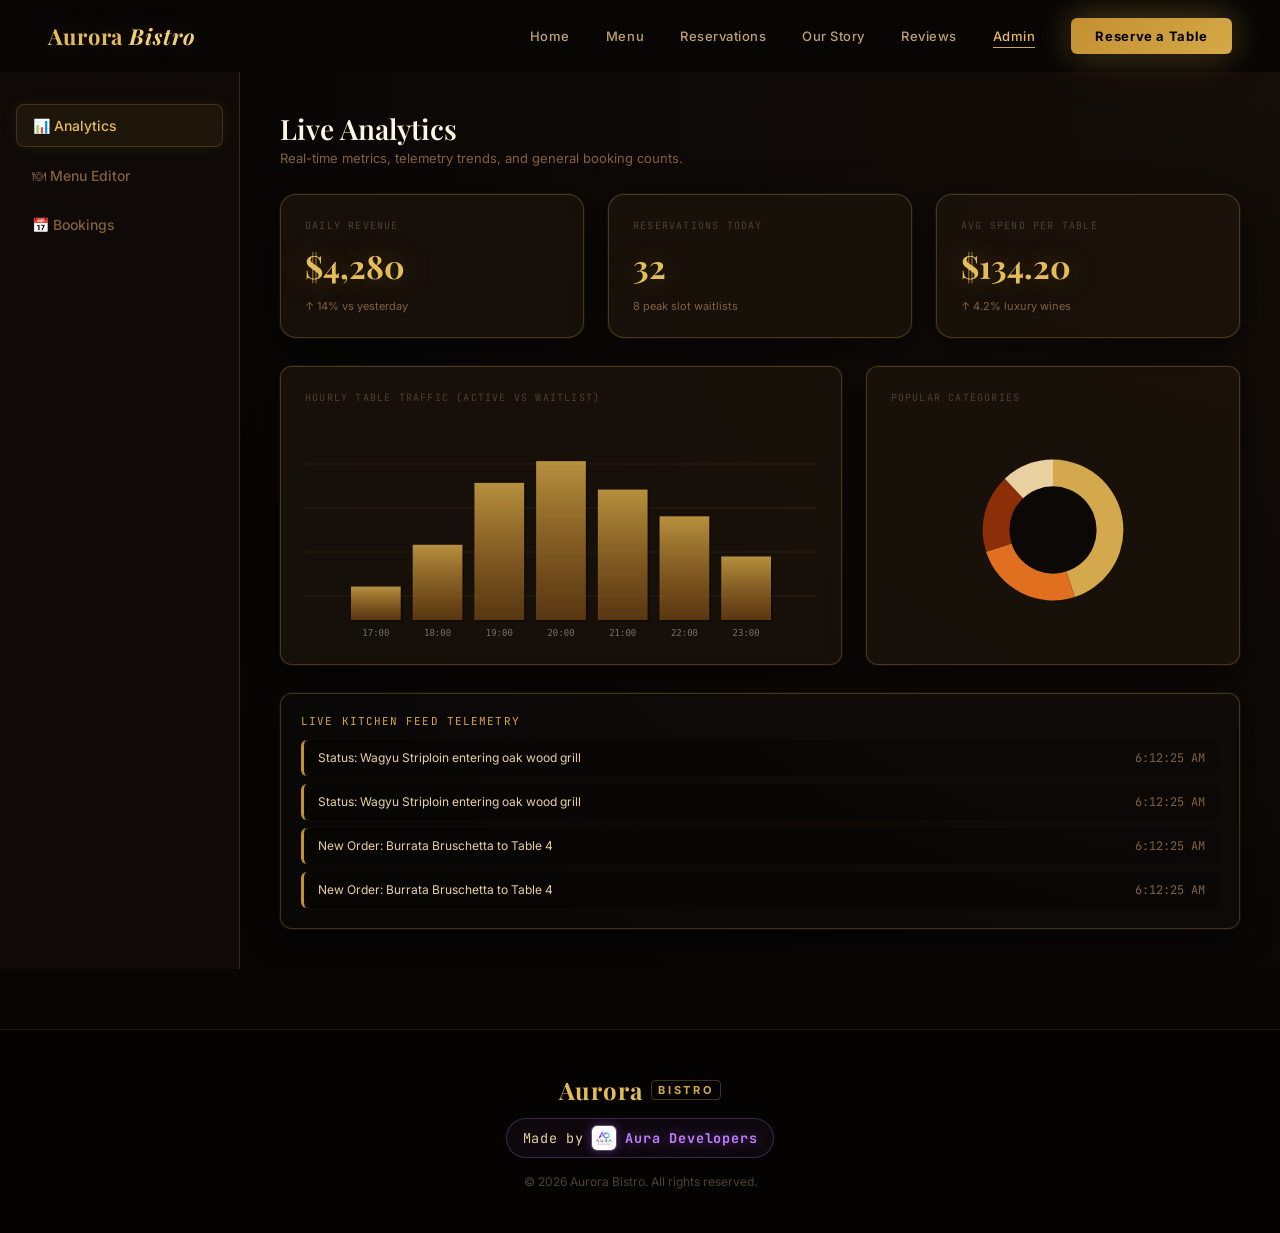
==== admin.html @ dae4acaf "Update footer with compact inline tagline badge and clear logo right next to Aura Developers" ====
<!DOCTYPE html>
<html lang="en">
<head>
<meta charset="UTF-8"/>
<meta name="viewport" content="width=device-width,initial-scale=1.0"/>
<title>Staff Dashboard — Aurora Bistro</title>
<link rel="stylesheet" href="css/aurora.css"/>
<style>
/* Dashboard Layout */
body {
  background: #080605;
  font-family: var(--font-sans);
}
.dash-wrapper {
  display: grid;
  grid-template-columns: 240px 1fr;
  min-height: 100vh;
  padding-top: var(--nav-h);
}
.dash-sidebar {
  background: #0f0a07;
  border-right: 1px solid var(--border-gold);
  padding: 32px 16px;
  display: flex;
  flex-direction: column;
  gap: 8px;
}
.dash-side-btn {
  display: flex;
  align-items: center;
  gap: 12px;
  padding: 12px 16px;
  border-radius: 8px;
  color: var(--text-dim);
  font-size: 14px;
  font-weight: 500;
  cursor: pointer;
  transition: all 0.25s var(--ease);
}
.dash-side-btn:hover {
  background: rgba(212,168,72,0.04);
  color: var(--text-warm);
}
.dash-side-btn.active {
  background: rgba(212,168,72,0.08);
  color: var(--gold-300);
  border: 1px solid var(--border-gold);
  box-shadow: 0 0 16px rgba(212,168,72,0.08);
}
.dash-main {
  padding: 40px;
  background: radial-gradient(circle at top right, #140d08 0%, #080605 80%);
  display: flex;
  flex-direction: column;
  gap: 32px;
  overflow-y: auto;
}

/* Dashboard Tabs/Panels */
.dash-panel {
  display: none;
  animation: fadeUp 0.4s var(--ease) forwards;
}
.dash-panel.active {
  display: flex;
  flex-direction: column;
  gap: 28px;
}

/* Grid layout for widgets */
.widget-grid {
  display: grid;
  grid-template-columns: repeat(3, 1fr);
  gap: 24px;
}
.widget-card {
  padding: 24px;
  border: 1px solid var(--border-warm);
  display: flex;
  flex-direction: column;
  gap: 12px;
}
.widget-title {
  font-family: var(--font-mono);
  font-size: 10px;
  letter-spacing: 0.12em;
  text-transform: uppercase;
  color: var(--text-muted);
}
.widget-val {
  font-family: var(--font-serif);
  font-size: 32px;
  font-weight: 700;
  color: var(--gold-300);
  text-shadow: var(--glow-gold);
}

/* CRUD Table styling */
.crud-table-wrap {
  overflow-x: auto;
  border-radius: 12px;
  border: 1px solid var(--border-warm);
}
.crud-table {
  width: 100%;
  border-collapse: collapse;
  text-align: left;
  font-size: 13px;
}
.crud-table th {
  background: #140e0a;
  padding: 14px 20px;
  font-family: var(--font-mono);
  font-size: 11px;
  color: var(--text-muted);
  text-transform: uppercase;
  letter-spacing: 0.08em;
  border-bottom: 1px solid var(--border-warm);
}
.crud-table td {
  padding: 16px 20px;
  border-bottom: 1px solid var(--border-warm);
  color: var(--text-mid);
}
.crud-table tr:hover td {
  background: rgba(255,255,255,0.01);
  color: var(--text-bright);
}
.crud-input {
  background: rgba(0,0,0,0.3);
  border: 1px solid var(--border-gold);
  border-radius: 4px;
  padding: 6px 10px;
  color: var(--text-warm);
  font-size: 13px;
  outline: none;
}
.action-btn {
  padding: 6px 12px;
  border-radius: 4px;
  font-size: 11px;
  font-weight: 600;
  letter-spacing: 0.04em;
  cursor: pointer;
  transition: all 0.2s;
}
.action-btn.edit {
  background: rgba(212,168,72,0.1);
  color: var(--gold-300);
  border: 1px solid var(--border-gold);
}
.action-btn.delete {
  background: rgba(192,58,16,0.1);
  color: #ff6b5a;
  border: 1px solid rgba(192,58,16,0.3);
}
.action-btn:hover {
  filter: brightness(1.2);
  transform: translateY(-1px);
}

/* Calendar Grid reservations */
.res-list-container {
  display: flex;
  flex-direction: column;
  gap: 12px;
}
.res-card {
  padding: 16px 20px;
  display: flex;
  align-items: center;
  justify-content: space-between;
  border: 1px solid var(--border-warm);
  border-radius: 10px;
  animation: slideInRight 0.35s var(--ease-spring);
}
.res-meta {
  display: flex;
  flex-direction: column;
  gap: 4px;
}
.res-name {
  font-family: var(--font-serif);
  font-size: 16px;
  font-weight: 600;
  color: var(--text-bright);
}
.res-details {
  font-size: 12px;
  color: var(--text-dim);
}

/* Charts Wrapper */
.charts-grid {
  display: grid;
  grid-template-columns: 1.2fr 0.8fr;
  gap: 24px;
}
.chart-card {
  padding: 24px;
  border: 1px solid var(--border-warm);
  border-radius: 12px;
  display: flex;
  flex-direction: column;
  gap: 16px;
}
.chart-viewport {
  position: relative;
  width: 100%;
  height: 220px;
}
#analytics-canvas, #donut-canvas {
  width: 100%;
  height: 100%;
  display: block;
}

/* Live Order Ticker Feed */
.ticker-wrap {
  padding: 20px;
  border: 1px solid var(--border-warm);
  border-radius: 12px;
  background: rgba(255,255,255,0.01);
  display: flex;
  flex-direction: column;
  gap: 12px;
}
.ticker-title {
  font-family: var(--font-mono);
  font-size: 11px;
  color: var(--gold-400);
  letter-spacing: 0.1em;
  text-transform: uppercase;
}
.ticker-items {
  display: flex;
  flex-direction: column;
  gap: 8px;
  max-height: 200px;
  overflow-y: auto;
}
.ticker-item {
  padding: 10px 14px;
  border-radius: 6px;
  background: rgba(0,0,0,0.2);
  border-left: 3px solid var(--gold-500);
  font-size: 12px;
  display: flex;
  justify-content: space-between;
  animation: slideInLeft 0.35s var(--ease) forwards;
}

@media(max-width: 900px) {
  .dash-wrapper {
    grid-template-columns: 1fr;
  }
  .dash-sidebar {
    flex-direction: row;
    overflow-x: auto;
    padding: 16px;
    border-right: none;
    border-bottom: 1px solid var(--border-gold);
  }
  .widget-grid, .charts-grid {
    grid-template-columns: 1fr;
  }
}
</style>
</head>
<body>

<nav id="aurora-nav" class="scrolled">
  <a href="index.html" class="nav-logo">Aurora <span>Bistro</span></a>
  <div class="nav-links">
    <a href="index.html"        class="nav-link">Home</a>
    <a href="menu.html"         class="nav-link">Menu</a>
    <a href="reservations.html" class="nav-link">Reservations</a>
    <a href="kitchen.html"      class="nav-link">Our Story</a>
    <a href="reviews.html"      class="nav-link">Reviews</a>
    <a href="admin.html"        class="nav-link active">Admin</a>
  </div>
  <a href="reservations.html" class="nav-cta btn-liquid">Reserve a Table</a>
</nav>

<div class="dash-wrapper">
  <!-- SIDEBAR NAVIGATION -->
  <aside class="dash-sidebar">
    <div class="dash-side-btn active" onclick="switchPanel('analytics', this)">📊 Analytics</div>
    <div class="dash-side-btn" onclick="switchPanel('menu-crud', this)">🍽 Menu Editor</div>
    <div class="dash-side-btn" onclick="switchPanel('bookings', this)">📅 Bookings</div>
  </aside>

  <!-- MAIN DASHBOARD CONTENT -->
  <main class="dash-main">
    
    <!-- PANEL 1: ANALYTICS -->
    <div class="dash-panel active" id="panel-analytics">
      <div class="reveal">
        <h2 style="font-family:var(--font-serif); color:var(--text-bright); font-size:28px;">Live Analytics</h2>
        <p style="font-size:13px; color:var(--text-dim); margin-top:4px;">Real-time metrics, telemetry trends, and general booking counts.</p>
      </div>

      <!-- Live Counters -->
      <div class="widget-grid reveal">
        <div class="glass widget-card">
          <span class="widget-title">Daily Revenue</span>
          <div class="widget-val" id="val-rev">$4,280</div>
          <span style="font-size:11px; color:var(--text-dim);">↑ 14% vs yesterday</span>
        </div>
        <div class="glass widget-card">
          <span class="widget-title">Reservations Today</span>
          <div class="widget-val" id="val-res">32</div>
          <span style="font-size:11px; color:var(--text-dim);">8 peak slot waitlists</span>
        </div>
        <div class="glass widget-card">
          <span class="widget-title">Avg Spend Per Table</span>
          <div class="widget-val" id="val-spend">$134.20</div>
          <span style="font-size:11px; color:var(--text-dim);">↑ 4.2% luxury wines</span>
        </div>
      </div>

      <!-- Charts -->
      <div class="charts-grid reveal">
        <div class="glass chart-card">
          <span class="widget-title">Hourly Table Traffic (Active vs Waitlist)</span>
          <div class="chart-viewport">
            <canvas id="analytics-canvas"></canvas>
          </div>
        </div>
        <div class="glass chart-card">
          <span class="widget-title">Popular Categories</span>
          <div class="chart-viewport">
            <canvas id="donut-canvas"></canvas>
          </div>
        </div>
      </div>

      <!-- Live Orders feed -->
      <div class="glass ticker-wrap reveal">
        <span class="ticker-title">Live Kitchen Feed Telemetry</span>
        <div class="ticker-items" id="live-feed">
          <!-- Ticker rows -->
        </div>
      </div>
    </div>

    <!-- PANEL 2: MENU CRUD -->
    <div class="dash-panel" id="panel-menu-crud">
      <div style="display:flex; justify-content:space-between; align-items:center;">
        <div>
          <h2 style="font-family:var(--font-serif); color:var(--text-bright); font-size:28px;">Menu Editor</h2>
          <p style="font-size:13px; color:var(--text-dim); margin-top:4px;">Manage starters, mains, desserts, and wine items.</p>
        </div>
        <button class="btn btn-primary btn-liquid" onclick="addNewDishRow()">+ Add New Dish</button>
      </div>

      <div class="glass crud-table-wrap">
        <table class="crud-table">
          <thead>
            <tr>
              <th>Dish Name</th>
              <th>Category</th>
              <th>Price</th>
              <th>Rating</th>
              <th>Actions</th>
            </tr>
          </thead>
          <tbody id="crud-body">
            <!-- Table data -->
          </tbody>
        </table>
      </div>
    </div>

    <!-- PANEL 3: BOOKINGS CALENDAR -->
    <div class="dash-panel" id="panel-bookings">
      <div>
        <h2 style="font-family:var(--font-serif); color:var(--text-bright); font-size:28px;">Active Bookings</h2>
        <p style="font-size:13px; color:var(--text-dim); margin-top:4px;">Real-time update stream of incoming guest reservations.</p>
      </div>

      <div class="res-list-container" id="bookings-list">
        <!-- Rendered dynamically -->
      </div>
    </div>

  </main>
</div>

<!-- BOTTOM CREDIT FOOTER -->
<footer class="aura-universal-footer">
  <a href="index.html" class="logo-brand" style="font-size:24px;">Aurora <span>Bistro</span></a>
  <div class="aura-tagline">
    <span>Made by</span>
    <img src="images/aura_logo.jpg" alt="AD Logo" class="tagline-logo"/>
    <strong>Aura Developers</strong>
  </div>
  <div class="copyright-line">© 2026 Aurora Bistro. All rights reserved.</div>
</footer>

<script src="js/aurora.js"></script>
<script>
// ═════════════════════════════════════════════════════════
//  Dashboard State, Live Charts, and CRUD Controller
// ═════════════════════════════════════════════════════════

let menuItemsList = [
  { name: "Saffron Risotto with Truffle", category: "Mains", price: 42, rating: 4.9 },
  { name: "A5 Striploin Wagyu", category: "Mains", price: 68, rating: 4.9 },
  { name: "Burrata Bruschetta", category: "Starters", price: 18, rating: 4.7 },
  { name: "Valrhona Fondant", category: "Desserts", price: 16, rating: 4.9 },
  { name: "Truffle Negroni", category: "Drinks", price: 18, rating: 4.8 }
];

function switchPanel(panelId, btnEl) {
  document.querySelectorAll('.dash-side-btn').forEach(btn => btn.classList.remove('active'));
  document.querySelectorAll('.dash-panel').forEach(p => p.classList.remove('active'));
  
  btnEl.classList.add('active');
  document.getElementById(`panel-${panelId}`).classList.add('active');
  
  if (panelId === 'analytics') {
    initAnalyticsCharts();
  }
}

// ── CRUD EDIT SYSTEM ──────────────────────────────────────
function renderCRUD() {
  const body = document.getElementById('crud-body');
  body.innerHTML = '';
  
  menuItemsList.forEach((dish, idx) => {
    const tr = document.createElement('tr');
    tr.id = `crud-row-${idx}`;
    tr.innerHTML = `
      <td><input type="text" class="crud-input" value="${dish.name}" onchange="updateDish(${idx}, 'name', this.value)"/></td>
      <td>
        <select class="crud-input" onchange="updateDish(${idx}, 'category', this.value)">
          <option value="Starters" ${dish.category==='Starters'?'selected':''}>Starters</option>
          <option value="Mains" ${dish.category==='Mains'?'selected':''}>Mains</option>
          <option value="Desserts" ${dish.category==='Desserts'?'selected':''}>Desserts</option>
          <option value="Drinks" ${dish.category==='Drinks'?'selected':''}>Drinks</option>
        </select>
      </td>
      <td>$<input type="number" class="crud-input" style="width:70px;" value="${dish.price}" onchange="updateDish(${idx}, 'price', parseFloat(this.value))"/></td>
      <td>${dish.rating} ★</td>
      <td>
        <button class="action-btn edit" onclick="saveCRUDNotification(${idx})">Save</button>
        <button class="action-btn delete" onclick="deleteCRUD(${idx})">Delete</button>
      </td>
    `;
    body.appendChild(tr);
  });
}

function updateDish(idx, key, val) {
  menuItemsList[idx][key] = val;
}

function saveCRUDNotification(idx) {
  showToast(`Dish changes saved for "${menuItemsList[idx].name}"!`, "success");
}

function deleteCRUD(idx) {
  const name = menuItemsList[idx].name;
  menuItemsList.splice(idx, 1);
  renderCRUD();
  showToast(`Removed "${name}" from menu database.`, "info");
}

function addNewDishRow() {
  menuItemsList.unshift({ name: "New Handcrafted Dish", category: "Mains", price: 24, rating: 5.0 });
  renderCRUD();
  showToast("Blank record appended. Please fill values.", "success");
}

// ── REALTIME RESERVATION LIST ────────────────────────────
function renderBookings() {
  const container = document.getElementById('bookings-list');
  const stored = JSON.parse(localStorage.getItem('reservations') || '[]');
  
  // Default mock reservations if none in localStorage
  const defaults = [
    { id: "#RES-8891", name: "Alexander Mercer", guests: 2, date: "20 July 2026", time: "19:00", table: "dining-room" },
    { id: "#RES-8892", name: "Clara von Bismark", guests: 4, date: "20 July 2026", time: "18:30", table: "window" },
    { id: "#RES-8893", name: "Marcus Aurelius", guests: 3, date: "21 July 2026", time: "20:00", table: "bar" }
  ];
  
  const all = [...stored, ...defaults];
  container.innerHTML = '';
  
  all.forEach(res => {
    const card = document.createElement('div');
    card.className = 'glass res-card';
    card.innerHTML = `
      <div class="res-meta">
        <div class="res-name">${res.name}</div>
        <div class="res-details">${res.guests} Guests · ${res.date} at ${res.time} · Table: ${res.table}</div>
      </div>
      <div style="font-family:var(--font-mono); font-size:12px; color:var(--gold-400);">${res.id}</div>
    `;
    container.appendChild(card);
  });
}

// ── TELEMETRY TICKER FEED ────────────────────────────────
const foodFeed = [
  "New Order: Burrata Bruschetta to Table 4",
  "Status: Saffron Risotto simmering on Hearth 2",
  "Status: Wagyu Striploin entering oak wood grill",
  "Table 8 billed for total of $248.00",
  "New reservation alert: John Doe for 19:30"
];

function triggerTickerFeed() {
  const container = document.getElementById('live-feed');
  const row = document.createElement('div');
  row.className = 'ticker-item';
  
  const item = foodFeed[Math.floor(Math.random()*foodFeed.length)];
  row.innerHTML = `<span>${item}</span><span style="font-family:var(--font-mono); color:var(--text-dim);">${new Date().toLocaleTimeString()}</span>`;
  
  container.insertBefore(row, container.firstChild);
  if (container.children.length > 5) {
    container.removeChild(container.lastChild);
  }
}
setInterval(triggerTickerFeed, 4000);

// ── CANVAS CHART ENGINE ───────────────────────────────────
function initAnalyticsCharts() {
  const canvas = document.getElementById('analytics-canvas');
  if(!canvas) return;
  const ctx = canvas.getContext('2d');
  
  // Set dimensions based on client bounds
  const W = canvas.width = canvas.offsetWidth;
  const H = canvas.height = canvas.offsetHeight;
  
  ctx.clearRect(0,0,W,H);
  
  // Grid lines
  ctx.strokeStyle = "rgba(212,168,72,0.1)";
  ctx.lineWidth = 1;
  for(let i=1; i<5; i++) {
    const y = H - (H/5)*i;
    ctx.beginPath(); ctx.moveTo(0, y); ctx.lineTo(W, y); ctx.stroke();
  }
  
  // Data values hourly traffic (Bar graph)
  const traffic = [20, 45, 82, 95, 78, 62, 38];
  const maxVal = 100;
  const paddingX = 40;
  const barWidth = (W - paddingX*2) / traffic.length - 12;
  
  traffic.forEach((val, idx) => {
    const x = paddingX + idx * ((W - paddingX*2)/traffic.length) + 6;
    const barH = (val / maxVal) * (H * 0.76);
    const y = H - barH - 20;
    
    // Draw bar background shadow
    ctx.fillStyle = "rgba(0,0,0,0.3)";
    ctx.fillRect(x+2, y+2, barWidth, barH);
    
    // Draw bar golden gradient
    const g = ctx.createLinearGradient(x, y, x, y+barH);
    g.addColorStop(0, "rgba(212,168,72,0.85)");
    g.addColorStop(1, "rgba(180,110,32,0.45)");
    ctx.fillStyle = g;
    ctx.fillRect(x, y, barWidth, barH);
    
    // Label hour values
    ctx.fillStyle = "rgba(255,255,255,0.4)";
    ctx.font = "9px monospace";
    ctx.textAlign = "center";
    ctx.fillText(`${17+idx}:00`, x+barWidth/2, H - 4);
  });
  
  // Donut chart categories
  const donut = document.getElementById('donut-canvas');
  if(donut) {
    const dCtx = donut.getContext('2d');
    const dW = donut.width = donut.offsetWidth;
    const dH = donut.height = donut.offsetHeight;
    dCtx.clearRect(0,0,dW,dH);
    
    const cx = dW/2, cy = dH/2;
    const r = Math.min(dW, dH)*0.32;
    
    // Simple segment drawing
    let total = 100;
    let segments = [
      { val: 45, color: "#d4a84c" }, // Mains
      { val: 25, color: "#e07020" }, // Starters
      { val: 18, color: "#8c2e08" }, // Desserts
      { val: 12, color: "#e8d0a0" }  // Drinks
    ];
    
    let curAngle = -Math.PI/2;
    segments.forEach(seg => {
      const angle = (seg.val / total) * (Math.PI*2);
      dCtx.fillStyle = seg.color;
      dCtx.beginPath();
      dCtx.moveTo(cx, cy);
      dCtx.arc(cx, cy, r, curAngle, curAngle+angle);
      dCtx.closePath();
      dCtx.fill();
      curAngle += angle;
    });
    
    // Inner cutout for donut shape
    dCtx.fillStyle = "#0c0805"; // Match background
    dCtx.beginPath();
    dCtx.arc(cx, cy, r*0.62, 0, Math.PI*2);
    dCtx.fill();
  }
}

// Initialise
renderCRUD();
renderBookings();
setTimeout(initAnalyticsCharts, 300);

// Add initial trigger logs
for(let i=0; i<4; i++) {
  triggerTickerFeed();
}
</script>
</body>
</html>
---- css/aurora.css ----
/* ============================================================
   AURORA BISTRO — Design System & Shared Styles
   ============================================================ */
@import url('https://fonts.googleapis.com/css2?family=Playfair+Display:ital,wght@0,400;0,600;0,700;0,900;1,400&family=Inter:wght@300;400;500;600;700&family=Dancing+Script:wght@500;600;700&family=JetBrains+Mono:wght@400;500&display=swap');

/* ─── DESIGN TOKENS ───────────────────────────────────────── */
:root {
  --bg-void:    #050302;
  --bg-deep:    #0e0a06;
  --bg-dark:    #18110a;
  --bg-card:    #221a10;
  --bg-surface: #2c2118;
  --bg-raised:  #382a1e;

  --gold-900: #3a2808;
  --gold-700: #7a5418;
  --gold-600: #a87030;
  --gold-500: #c49030;
  --gold-400: #d4a848;
  --gold-300: #e4bc5a;
  --gold-200: #f0d07a;
  --gold-100: #f8e8a8;
  --gold-50:  #fdf6e0;

  --amber:  #e07020;
  --ember:  #c03a10;
  --flame:  #ff5c1a;
  --rust:   #8c2e08;

  --text-bright: #fef6e4;
  --text-warm:   #e8d0a0;
  --text-mid:    #c0a070;
  --text-dim:    #806040;
  --text-muted:  #504030;

  --border-gold: rgba(200,158,56,0.22);
  --border-warm: rgba(220,178,90,0.12);
  --glass-bg:    rgba(28,20,12,0.76);
  --glass-border:rgba(200,160,72,0.18);

  --glow-gold:  0 0 30px rgba(212,168,72,0.35), 0 0 60px rgba(212,168,72,0.12);
  --glow-ember: 0 0 24px rgba(192,58,16,0.4);
  --glow-soft:  0 0 80px rgba(180,120,40,0.12);

  --shadow-sm:   0 2px 8px rgba(0,0,0,0.45);
  --shadow-md:   0 8px 24px rgba(0,0,0,0.55);
  --shadow-lg:   0 16px 48px rgba(0,0,0,0.65);
  --shadow-xl:   0 24px 80px rgba(0,0,0,0.75);
  --shadow-card: 0 8px 32px rgba(0,0,0,0.6), 0 0 0 1px rgba(200,160,60,0.08);

  --font-serif:  'Playfair Display', Georgia, serif;
  --font-sans:   'Inter', system-ui, sans-serif;
  --font-script: 'Dancing Script', cursive;
  --font-mono:   'JetBrains Mono', monospace;

  --nav-h: 72px;
  --ease: cubic-bezier(0.4,0,0.2,1);
  --ease-spring: cubic-bezier(0.34,1.56,0.64,1);
  --ease-cinema: cubic-bezier(0.77,0,0.175,1);
}

/* ─── RESET ───────────────────────────────────────────────── */
*,*::before,*::after{box-sizing:border-box;margin:0;padding:0;}
html{scroll-behavior:smooth;font-size:16px;}
body{
  font-family:var(--font-sans);
  background:var(--bg-deep);
  color:var(--text-warm);
  min-height:100vh;
  overflow-x:hidden;
  -webkit-font-smoothing:antialiased;
}
img{max-width:100%;display:block;}
a{color:inherit;text-decoration:none;}
button{cursor:pointer;border:none;background:none;font-family:inherit;}
::selection{background:rgba(212,168,72,0.3);color:var(--gold-50);}
::-webkit-scrollbar{width:6px;}
::-webkit-scrollbar-track{background:var(--bg-dark);}
::-webkit-scrollbar-thumb{background:var(--gold-700);border-radius:3px;}

/* ─── TYPOGRAPHY ─────────────────────────────────────────── */
.t-serif   {font-family:var(--font-serif);}
.t-script  {font-family:var(--font-script);}
.t-mono    {font-family:var(--font-mono);}
.t-gold    {color:var(--gold-400);}
.t-bright  {color:var(--text-bright);}
.t-dim     {color:var(--text-dim);}
.t-muted   {color:var(--text-muted);}

h1{font-family:var(--font-serif);font-weight:700;line-height:1.08;letter-spacing:-0.02em;}
h2{font-family:var(--font-serif);font-weight:600;line-height:1.2;}
h3{font-family:var(--font-serif);font-weight:600;line-height:1.3;}

/* ─── NAVIGATION ─────────────────────────────────────────── */
#aurora-nav{
  position:fixed;top:0;left:0;right:0;z-index:1000;
  height:var(--nav-h);
  display:flex;align-items:center;padding:0 48px;
  transition:background 0.4s var(--ease), backdrop-filter 0.4s;
}
#aurora-nav.scrolled{
  background:rgba(14,10,6,0.9);
  backdrop-filter:blur(24px) saturate(180%);
  border-bottom:1px solid var(--border-gold);
  box-shadow:0 4px 40px rgba(0,0,0,0.5);
}
.nav-logo{
  font-family:var(--font-serif);font-size:22px;font-weight:700;
  color:var(--gold-300);letter-spacing:0.04em;margin-right:auto;
  text-shadow:var(--glow-gold);cursor:pointer;
  transition:color 0.3s;
}
.nav-logo span{font-style:italic;color:var(--gold-200);}
.nav-links{display:flex;gap:4px;align-items:center;}
.nav-link{
  padding:8px 16px;border-radius:6px;font-size:13px;font-weight:500;
  color:var(--text-mid);letter-spacing:0.04em;
  transition:all 0.25s;position:relative;
}
.nav-link::after{
  content:'';position:absolute;bottom:4px;left:16px;right:16px;
  height:1px;background:var(--gold-400);
  transform:scaleX(0);transform-origin:left;transition:transform 0.3s var(--ease);
}
.nav-link:hover{color:var(--gold-200);}
.nav-link:hover::after,.nav-link.active::after{transform:scaleX(1);}
.nav-link.active{color:var(--gold-300);}
.nav-cta{
  margin-left:20px;padding:10px 24px;border-radius:6px;
  background:linear-gradient(135deg,var(--gold-500),var(--gold-400));
  color:var(--bg-void);font-size:13px;font-weight:700;letter-spacing:0.05em;
  box-shadow:var(--shadow-sm),var(--glow-gold);
  transition:all 0.25s var(--ease-spring);
}
.nav-cta:hover{transform:translateY(-2px);box-shadow:var(--shadow-md),var(--glow-gold);}

/* Mobile nav */
.nav-hamburger{display:none;flex-direction:column;gap:5px;cursor:pointer;padding:8px;}
.nav-hamburger span{width:22px;height:2px;background:var(--gold-400);border-radius:1px;transition:all 0.3s;}
.nav-mobile{display:none;}

/* ─── BUTTONS ────────────────────────────────────────────── */
.btn{
  display:inline-flex;align-items:center;gap:8px;
  padding:13px 32px;border-radius:6px;font-size:14px;font-weight:600;letter-spacing:0.06em;
  transition:all 0.28s var(--ease-spring);cursor:pointer;position:relative;overflow:hidden;
}
.btn-primary{
  background:linear-gradient(135deg,var(--gold-500),var(--gold-300));
  color:var(--bg-void);box-shadow:var(--shadow-md),var(--glow-gold);
}
.btn-primary:hover{transform:translateY(-3px) scale(1.02);box-shadow:var(--shadow-lg),var(--glow-gold);}
.btn-ghost{
  background:transparent;color:var(--gold-300);
  border:1px solid var(--border-gold);
}
.btn-ghost:hover{background:rgba(212,168,72,0.08);border-color:var(--gold-400);color:var(--gold-200);}

/* Liquid ripple */
.btn-liquid{position:relative;overflow:hidden;}
.btn-liquid::before{
  content:'';position:absolute;
  background:radial-gradient(circle,rgba(255,255,255,0.28) 0%,transparent 70%);
  width:0;height:0;border-radius:50%;
  top:var(--ry,50%);left:var(--rx,50%);
  transform:translate(-50%,-50%);
  transition:width 0.6s var(--ease),height 0.6s var(--ease),opacity 0.6s;
  opacity:0;pointer-events:none;
}
.btn-liquid:hover::before{width:300px;height:300px;opacity:1;}

/* ─── SECTION BASE ────────────────────────────────────────── */
.section{padding:100px 0;position:relative;}
.container{max-width:1200px;margin:0 auto;padding:0 48px;}
.section-label{
  font-size:11px;font-weight:600;letter-spacing:0.2em;text-transform:uppercase;
  color:var(--gold-600);margin-bottom:12px;
}
.section-title{
  font-family:var(--font-serif);font-size:clamp(32px,4vw,52px);font-weight:700;
  color:var(--text-bright);margin-bottom:16px;
}
.section-title em{font-style:italic;color:var(--gold-300);}
.section-sub{
  font-size:16px;color:var(--text-mid);line-height:1.7;max-width:560px;
}

/* ─── GLASS PANELS ────────────────────────────────────────── */
.glass{
  background:var(--glass-bg);
  border:1px solid var(--glass-border);
  backdrop-filter:blur(24px) saturate(160%);
  border-radius:16px;
}
.glass-sm{border-radius:10px;}
.glass-glow{box-shadow:var(--shadow-card),var(--glow-soft);}

/* ─── CARDS ──────────────────────────────────────────────── */
.card{
  background:var(--bg-card);border:1px solid var(--border-warm);
  border-radius:14px;overflow:hidden;
  transition:transform 0.35s var(--ease),box-shadow 0.35s var(--ease);
}
.card:hover{transform:translateY(-6px) rotate3d(1,1,0,1deg);box-shadow:var(--shadow-xl),var(--glow-soft);}

/* Star rating */
.stars{display:flex;gap:2px;}
.star{font-size:14px;color:var(--gold-400);}
.star.empty{color:var(--text-muted);}

/* Tag badges */
.tag{
  display:inline-flex;align-items:center;gap:4px;
  padding:3px 10px;border-radius:20px;font-size:11px;font-weight:600;letter-spacing:0.04em;
}
.tag-vegan{background:rgba(80,200,100,0.15);color:#6dcc7a;border:1px solid rgba(80,200,100,0.2);}
.tag-spicy{background:rgba(220,60,20,0.15);color:#e05030;border:1px solid rgba(220,60,20,0.2);}
.tag-chef{background:rgba(212,168,72,0.15);color:var(--gold-400);border:1px solid var(--border-gold);}
.tag-new{background:rgba(100,180,255,0.12);color:#80bfff;border:1px solid rgba(100,180,255,0.2);}

/* ─── DIVIDER ─────────────────────────────────────────────── */
.divider{
  display:flex;align-items:center;gap:16px;margin:20px 0;
}
.divider::before,.divider::after{content:'';flex:1;height:1px;background:var(--border-gold);}
.divider-icon{color:var(--gold-500);font-size:18px;}

/* ─── ANIMATED ORBS ──────────────────────────────────────── */
.orb{
  position:absolute;border-radius:50%;filter:blur(80px);
  pointer-events:none;z-index:0;
}
.orb-gold{background:radial-gradient(circle,rgba(212,168,72,0.18),transparent 70%);}
.orb-ember{background:radial-gradient(circle,rgba(192,58,16,0.15),transparent 70%);}
.orb-amber{background:radial-gradient(circle,rgba(224,112,32,0.12),transparent 70%);}

/* ─── SCROLL REVEAL ──────────────────────────────────────── */
.reveal{opacity:0;transform:translateY(28px);transition:opacity 0.7s var(--ease),transform 0.7s var(--ease);}
.reveal.from-left{transform:translateX(-28px);}
.reveal.from-right{transform:translateX(28px);}
.reveal.scale-in{transform:scale(0.95);}
.reveal.visible{opacity:1;transform:none;}

/* ─── PAGE HEADER ────────────────────────────────────────── */
.page-hero{
  min-height:40vh;display:flex;align-items:flex-end;padding-bottom:60px;
  position:relative;overflow:hidden;padding-top:var(--nav-h);
}
.page-hero-bg{
  position:absolute;inset:0;z-index:0;
  background:linear-gradient(180deg,var(--bg-void) 0%,var(--bg-dark) 50%,var(--bg-deep) 100%);
}
.page-hero-content{position:relative;z-index:1;padding:0 48px;}

/* ─── KEYFRAMES ──────────────────────────────────────────── */
@keyframes fadeUp   {from{opacity:0;transform:translateY(24px)} to{opacity:1;transform:none}}
@keyframes fadeIn   {from{opacity:0} to{opacity:1}}
@keyframes scaleIn  {from{opacity:0;transform:scale(0.92)} to{opacity:1;transform:scale(1)}}
@keyframes slideRight{from{transform:translateX(-100%)} to{transform:translateX(100%)}}
@keyframes float    {0%,100%{transform:translateY(0)} 50%{transform:translateY(-10px)}}
@keyframes floatB   {0%,100%{transform:translateY(0)} 50%{transform:translateY(8px)}}
@keyframes pulse    {0%,100%{opacity:1} 50%{opacity:0.5}}
@keyframes pulseSc  {0%,100%{transform:scale(1)} 50%{transform:scale(1.06)}}
@keyframes rotate   {to{transform:rotate(360deg)}}
@keyframes rotateCCW{to{transform:rotate(-360deg)}}
@keyframes shimmer  {from{background-position:-200% 0} to{background-position:200% 0}}
@keyframes blink    {0%,100%{opacity:1} 50%{opacity:0}}
@keyframes growW    {from{width:0} to{width:100%}}
@keyframes growH    {from{height:0} to{height:100%}}
@keyframes drawPath {from{stroke-dashoffset:1} to{stroke-dashoffset:0}}
@keyframes steam    {
  0%  {opacity:0;transform:translateY(0) scaleX(1) rotate(0)}
  15% {opacity:0.6;}
  80% {opacity:0.15;transform:translateY(-80px) scaleX(2.2) rotate(10deg)}
  100%{opacity:0;transform:translateY(-100px) scaleX(2.5) rotate(15deg)}
}
@keyframes sparkle  {
  0%  {opacity:0;transform:scale(0) rotate(0)}
  50% {opacity:1;transform:scale(1) rotate(180deg)}
  100%{opacity:0;transform:scale(0) rotate(360deg)}
}
@keyframes checkAnim{
  0%  {stroke-dashoffset:50}
  100%{stroke-dashoffset:0}
}
@keyframes slideInRight{from{opacity:0;transform:translateX(60px)} to{opacity:1;transform:none}}
@keyframes slideInLeft {from{opacity:0;transform:translateX(-60px)} to{opacity:1;transform:none}}
@keyframes slideInUp   {from{opacity:0;transform:translateY(60px)} to{opacity:1;transform:none}}
@keyframes bounceIn{
  0%  {opacity:0;transform:scale(0.4)}
  60% {opacity:1;transform:scale(1.1)}
  80% {transform:scale(0.95)}
  100%{transform:scale(1)}
}

/* ─── LOADING ─────────────────────────────────────────────── */
.loader-plate{
  width:48px;height:48px;border-radius:50%;
  border:3px solid var(--bg-raised);
  border-top-color:var(--gold-400);
  animation:rotate 0.9s linear infinite;
}

/* ─── FORM ELEMENTS ──────────────────────────────────────── */
.form-group{display:flex;flex-direction:column;gap:8px;}
.form-label{font-size:12px;font-weight:600;letter-spacing:0.08em;text-transform:uppercase;color:var(--text-dim);}
.form-input,.form-select,.form-textarea{
  background:rgba(30,20,10,0.8);border:1px solid var(--border-gold);
  border-radius:8px;padding:12px 16px;font-size:14px;color:var(--text-warm);
  font-family:var(--font-sans);outline:none;width:100%;
  transition:border-color 0.25s,box-shadow 0.25s;
}
.form-input:focus,.form-select:focus,.form-textarea:focus{
  border-color:var(--gold-400);
  box-shadow:0 0 0 3px rgba(212,168,72,0.12);
}
.form-input::placeholder,.form-textarea::placeholder{color:var(--text-muted);}
.form-select option{background:var(--bg-dark);}
.form-textarea{resize:vertical;min-height:100px;}

/* ─── RESPONSIVE ─────────────────────────────────────────── */
@media(max-width:900px){
  .container{padding:0 24px;}
  .nav-links{display:none;}
  .nav-cta{display:none;}
  .nav-hamburger{display:flex;}
  .section{padding:64px 0;}
}
@media(max-width:600px){
  .container{padding:0 16px;}
  .page-hero-content{padding:0 16px;}
  #aurora-nav{padding:0 24px;}
}

/* ─── 4K CRYSTAL CLARITY ENHANCEMENTS ────────────────────── */
img, canvas {
  image-rendering: -webkit-optimize-contrast;
  image-rendering: crisp-edges;
  font-smoothing: antialiased;
}
.atmo-cell img, .dish-img img, #dish-img-static, .overlay-img img {
  filter: contrast(1.03) brightness(0.96) saturate(1.08);
  transition: filter 0.4s var(--ease), transform 0.5s var(--ease);
}
.atmo-cell:hover img, .dish-card:hover .dish-img img, .overlay-img:hover img {
  filter: contrast(1.08) brightness(1.04) saturate(1.15);
}
.glass {
  border: 1px solid rgba(220, 180, 80, 0.25) !important;
  box-shadow: 0 8px 32px 0 rgba(0, 0, 0, 0.7), 0 0 1px 1px rgba(220, 180, 80, 0.1) !important;
}
.section-title {
  text-shadow: 0 2px 10px rgba(0,0,0,0.5);
}

/* ── UNIVERSAL BOTTOM CREDIT FOOTER (ALL PAGES) ───────────────── */
.aura-universal-footer {
  width: 100%;
  padding: 44px 24px;
  background: var(--bg-void);
  border-top: 1px solid var(--border-warm);
  display: flex;
  flex-direction: column;
  align-items: center;
  justify-content: center;
  gap: 12px;
  text-align: center;
  position: relative;
  z-index: 10;
  margin-top: 60px;
}
.aura-universal-footer .logo-brand {
  font-family: var(--font-serif);
  font-size: 26px;
  font-weight: 700;
  color: var(--gold-300);
  text-decoration: none;
  letter-spacing: 0.04em;
  display: inline-flex;
  align-items: center;
  gap: 6px;
  transition: opacity 0.2s;
}
.aura-universal-footer .logo-brand:hover {
  opacity: 0.85;
}
.aura-universal-footer .logo-brand span {
  font-family: var(--font-sans);
  font-size: 11px;
  font-weight: 700;
  letter-spacing: 0.25em;
  text-transform: uppercase;
  color: var(--gold-400);
  padding: 2px 6px;
  border: 1px solid rgba(212, 168, 76, 0.3);
  border-radius: 4px;
  margin-left: 2px;
}
/* ── COMPACT INLINE TAGLINE BADGE ──────────────────────── */
.aura-tagline {
  display: inline-flex;
  align-items: center;
  justify-content: center;
  gap: 8px;
  font-family: var(--font-mono);
  font-size: 13.5px;
  color: var(--text-warm);
  letter-spacing: 0.05em;
  background: rgba(192, 126, 255, 0.05);
  padding: 6px 16px;
  border-radius: 50px;
  border: 1px solid rgba(192, 126, 255, 0.25);
  transition: all 0.3s var(--ease);
}
.aura-tagline:hover {
  background: rgba(192, 126, 255, 0.1);
  border-color: rgba(192, 126, 255, 0.5);
  box-shadow: 0 4px 20px rgba(160, 80, 255, 0.22);
}
.aura-tagline .tagline-logo {
  height: 26px;
  width: auto;
  border-radius: 6px;
  border: 1px solid rgba(255, 255, 255, 0.3);
  box-shadow: 0 0 10px rgba(160, 80, 255, 0.4);
  object-fit: contain;
}
.aura-tagline strong {
  color: #c07eff;
  font-weight: 700;
  letter-spacing: 0.06em;
  text-shadow: 0 0 14px rgba(192, 126, 255, 0.55);
}
.aura-universal-footer .copyright-line {
  font-size: 12px;
  color: var(--text-muted);
  margin-top: 4px;
}
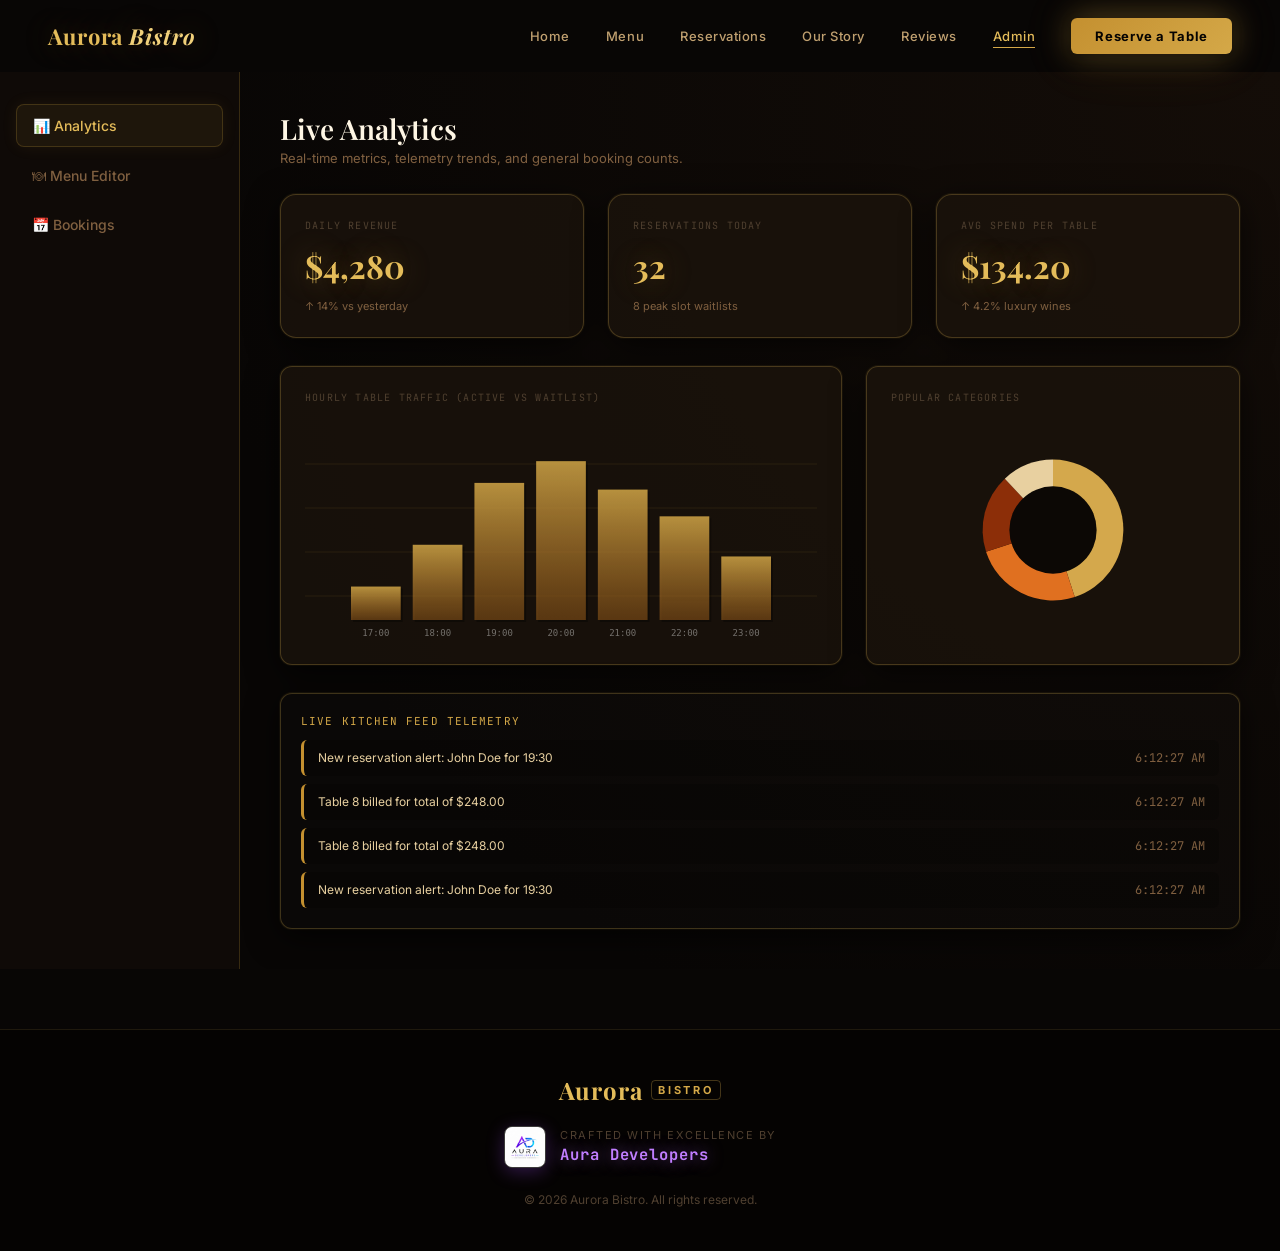
==== commit 9b68bf95: "Update footer design: 42px crystal clear logo beside two-line Aura Developers text block" ====
--- a/admin.html
+++ b/admin.html
@@ -390,10 +390,12 @@
 <!-- BOTTOM CREDIT FOOTER -->
 <footer class="aura-universal-footer">
   <a href="index.html" class="logo-brand" style="font-size:24px;">Aurora <span>Bistro</span></a>
-  <div class="aura-tagline">
-    <span>Made by</span>
-    <img src="images/aura_logo.jpg" alt="AD Logo" class="tagline-logo"/>
-    <strong>Aura Developers</strong>
+  <div class="aura-footer-credit">
+    <img src="images/aura_logo.jpg" alt="AD Aura Logo" class="credit-logo"/>
+    <div class="credit-info">
+      <span class="credit-sub">Crafted With Excellence By</span>
+      <span class="credit-title">Aura Developers</span>
+    </div>
   </div>
   <div class="copyright-line">© 2026 Aurora Bistro. All rights reserved.</div>
 </footer>
--- a/css/aurora.css
+++ b/css/aurora.css
@@ -396,40 +396,47 @@
   border-radius: 4px;
   margin-left: 2px;
 }
-/* ── COMPACT INLINE TAGLINE BADGE ──────────────────────── */
-.aura-tagline {
-  display: inline-flex;
+/* ── COMPACT SIDE-BY-SIDE FOOTER CREDIT ───────────────── */
+.aura-footer-credit {
+  display: flex;
   align-items: center;
   justify-content: center;
-  gap: 8px;
+  gap: 14px;
+  margin: 8px 0;
+}
+.aura-footer-credit .credit-logo {
+  height: 42px !important;
+  width: auto !important;
+  border-radius: 8px !important;
+  border: 1px solid rgba(255, 255, 255, 0.22) !important;
+  box-shadow: 0 4px 18px rgba(160, 80, 255, 0.28) !important;
+  object-fit: contain !important;
+  transition: transform 0.3s var(--ease), box-shadow 0.3s var(--ease);
+  display: block !important;
+}
+.aura-footer-credit .credit-logo:hover {
+  transform: scale(1.08);
+  box-shadow: 0 6px 24px rgba(160, 80, 255, 0.45) !important;
+}
+.aura-footer-credit .credit-info {
+  text-align: left;
+  display: flex;
+  flex-direction: column;
+  gap: 2px;
+}
+.aura-footer-credit .credit-sub {
+  font-size: 11px;
+  color: var(--text-muted);
+  text-transform: uppercase;
+  letter-spacing: 0.14em;
+}
+.aura-footer-credit .credit-title {
   font-family: var(--font-mono);
-  font-size: 13.5px;
-  color: var(--text-warm);
-  letter-spacing: 0.05em;
-  background: rgba(192, 126, 255, 0.05);
-  padding: 6px 16px;
-  border-radius: 50px;
-  border: 1px solid rgba(192, 126, 255, 0.25);
-  transition: all 0.3s var(--ease);
-}
-.aura-tagline:hover {
-  background: rgba(192, 126, 255, 0.1);
-  border-color: rgba(192, 126, 255, 0.5);
-  box-shadow: 0 4px 20px rgba(160, 80, 255, 0.22);
-}
-.aura-tagline .tagline-logo {
-  height: 26px;
-  width: auto;
-  border-radius: 6px;
-  border: 1px solid rgba(255, 255, 255, 0.3);
-  box-shadow: 0 0 10px rgba(160, 80, 255, 0.4);
-  object-fit: contain;
-}
-.aura-tagline strong {
+  font-size: 15.5px;
   color: #c07eff;
   font-weight: 700;
   letter-spacing: 0.06em;
-  text-shadow: 0 0 14px rgba(192, 126, 255, 0.55);
+  text-shadow: 0 0 16px rgba(192, 126, 255, 0.55);
 }
 .aura-universal-footer .copyright-line {
   font-size: 12px;
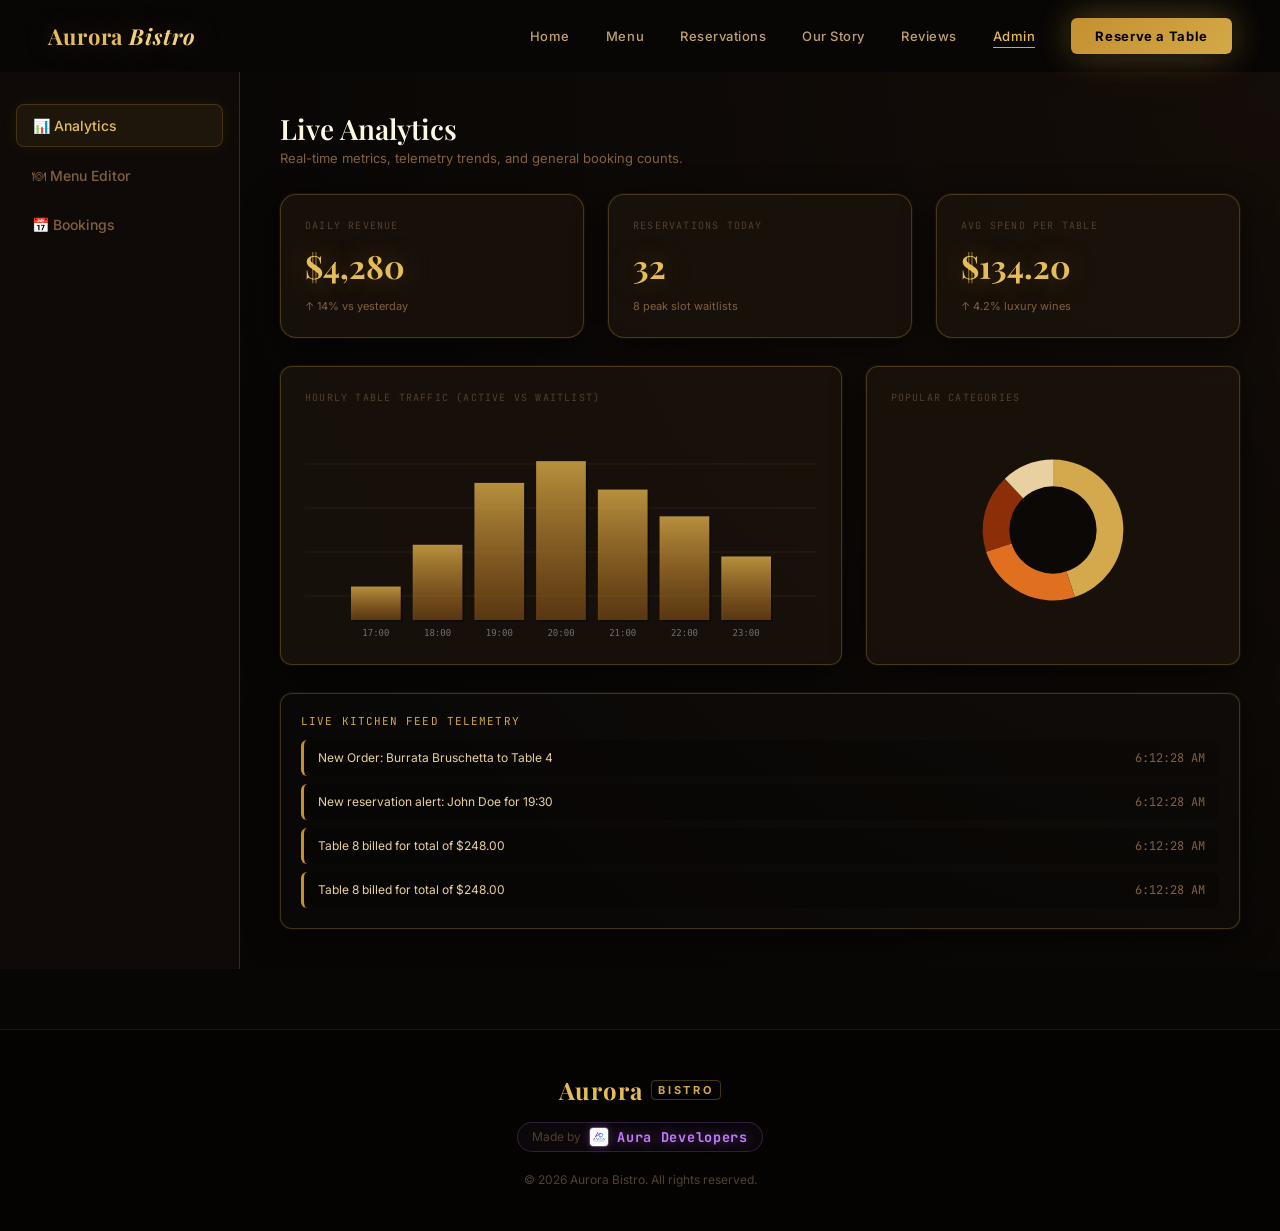
==== commit 5adb7096: "Shrink logo to super compact 20px inline icon and add cache busters across all pages" ====
--- a/admin.html
+++ b/admin.html
@@ -4,7 +4,7 @@
 <meta charset="UTF-8"/>
 <meta name="viewport" content="width=device-width,initial-scale=1.0"/>
 <title>Staff Dashboard — Aurora Bistro</title>
-<link rel="stylesheet" href="css/aurora.css"/>
+<link rel="stylesheet" href="css/aurora.css?v=2026.10"/>
 <style>
 /* Dashboard Layout */
 body {
@@ -391,11 +391,9 @@
 <footer class="aura-universal-footer">
   <a href="index.html" class="logo-brand" style="font-size:24px;">Aurora <span>Bistro</span></a>
   <div class="aura-footer-credit">
-    <img src="images/aura_logo.jpg" alt="AD Aura Logo" class="credit-logo"/>
-    <div class="credit-info">
-      <span class="credit-sub">Crafted With Excellence By</span>
-      <span class="credit-title">Aura Developers</span>
-    </div>
+    <span class="credit-sub">Made by</span>
+    <img src="images/aura_logo.jpg?v=2026.10" alt="AD Aura Logo" class="credit-logo"/>
+    <span class="credit-title">Aura Developers</span>
   </div>
   <div class="copyright-line">© 2026 Aurora Bistro. All rights reserved.</div>
 </footer>
--- a/css/aurora.css
+++ b/css/aurora.css
@@ -398,45 +398,42 @@
 }
 /* ── COMPACT SIDE-BY-SIDE FOOTER CREDIT ───────────────── */
 .aura-footer-credit {
-  display: flex;
+  display: inline-flex;
   align-items: center;
   justify-content: center;
-  gap: 14px;
-  margin: 8px 0;
+  gap: 8px;
+  margin: 4px 0;
+  background: rgba(192, 126, 255, 0.04);
+  padding: 4px 14px;
+  border-radius: 40px;
+  border: 1px solid rgba(192, 126, 255, 0.2);
 }
 .aura-footer-credit .credit-logo {
-  height: 42px !important;
+  height: 20px !important;
   width: auto !important;
-  border-radius: 8px !important;
-  border: 1px solid rgba(255, 255, 255, 0.22) !important;
-  box-shadow: 0 4px 18px rgba(160, 80, 255, 0.28) !important;
+  border-radius: 4px !important;
+  border: 1px solid rgba(255, 255, 255, 0.3) !important;
+  box-shadow: 0 0 8px rgba(160, 80, 255, 0.35) !important;
   object-fit: contain !important;
-  transition: transform 0.3s var(--ease), box-shadow 0.3s var(--ease);
-  display: block !important;
-}
-.aura-footer-credit .credit-logo:hover {
-  transform: scale(1.08);
-  box-shadow: 0 6px 24px rgba(160, 80, 255, 0.45) !important;
+  display: inline-block !important;
 }
 .aura-footer-credit .credit-info {
   text-align: left;
-  display: flex;
-  flex-direction: column;
-  gap: 2px;
+  display: inline-flex;
+  align-items: center;
+  gap: 6px;
 }
 .aura-footer-credit .credit-sub {
-  font-size: 11px;
+  font-size: 12px;
   color: var(--text-muted);
-  text-transform: uppercase;
-  letter-spacing: 0.14em;
 }
 .aura-footer-credit .credit-title {
   font-family: var(--font-mono);
-  font-size: 15.5px;
+  font-size: 13.5px;
   color: #c07eff;
   font-weight: 700;
-  letter-spacing: 0.06em;
-  text-shadow: 0 0 16px rgba(192, 126, 255, 0.55);
+  letter-spacing: 0.05em;
+  text-shadow: 0 0 12px rgba(192, 126, 255, 0.5);
 }
 .aura-universal-footer .copyright-line {
   font-size: 12px;
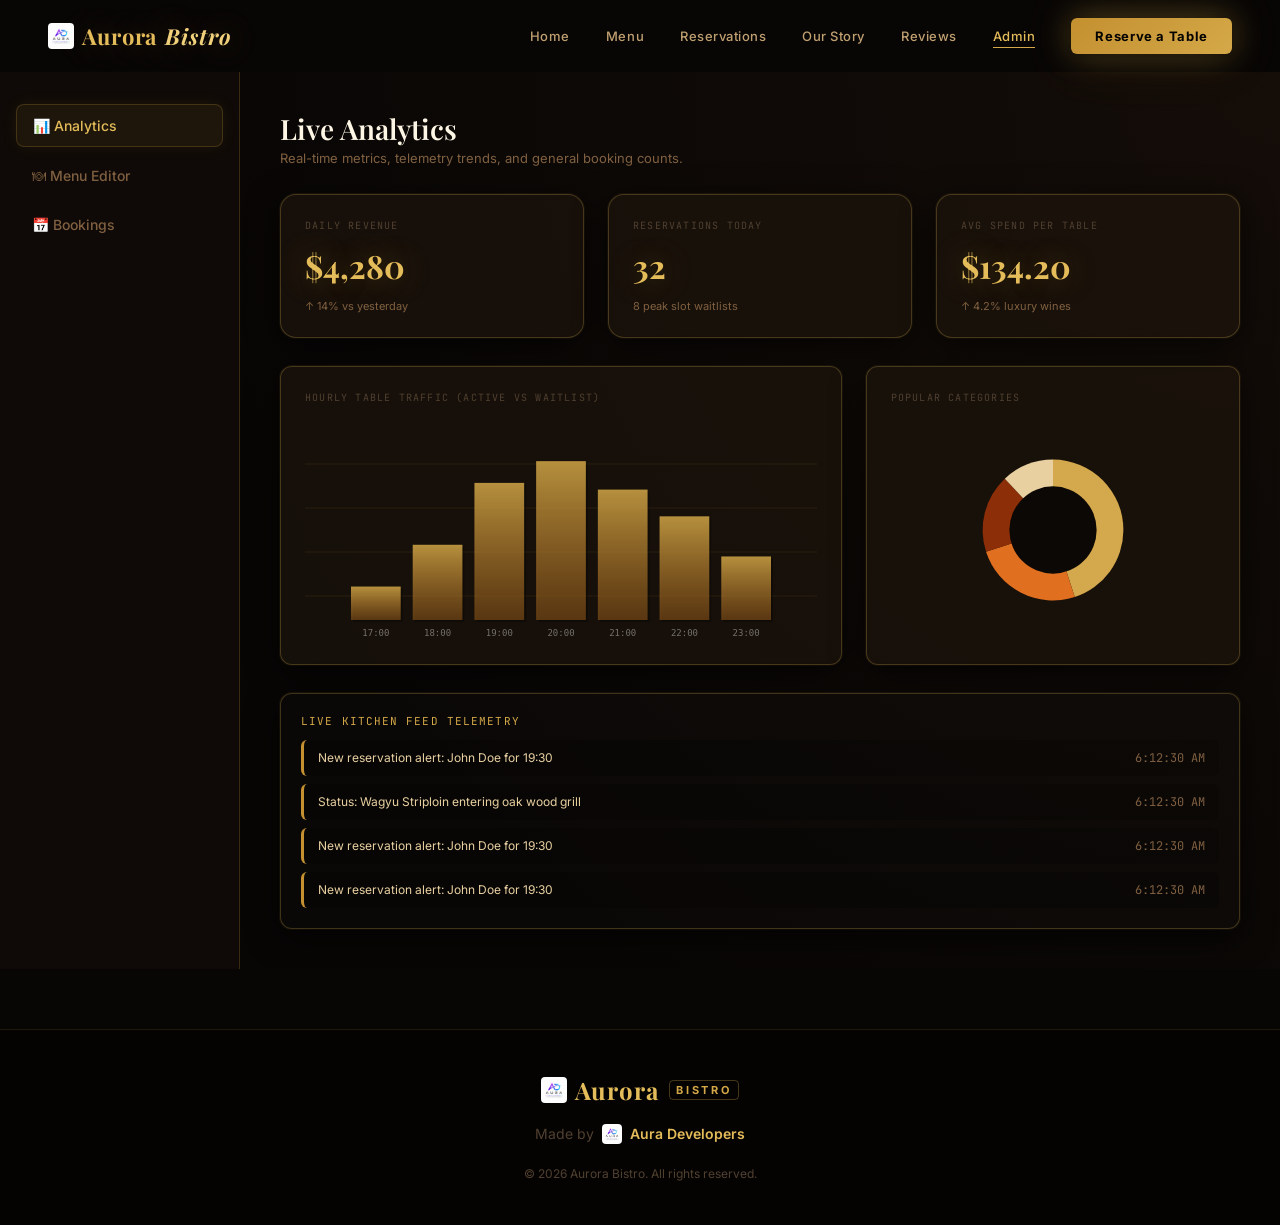
==== commit 519ccbb6: "Add logo next to title across all pages and format developer credit as clean normal text" ====
--- a/admin.html
+++ b/admin.html
@@ -4,7 +4,7 @@
 <meta charset="UTF-8"/>
 <meta name="viewport" content="width=device-width,initial-scale=1.0"/>
 <title>Staff Dashboard — Aurora Bistro</title>
-<link rel="stylesheet" href="css/aurora.css?v=2026.10"/>
+<link rel="stylesheet" href="css/aurora.css?v=2026.15"/>
 <style>
 /* Dashboard Layout */
 body {
@@ -270,7 +270,7 @@
 <body>
 
 <nav id="aurora-nav" class="scrolled">
-  <a href="index.html" class="nav-logo">Aurora <span>Bistro</span></a>
+  <a href="index.html" class="nav-logo"><img src="images/aura_logo.jpg?v=2026.15" style="height:26px;width:auto;border-radius:4px;object-fit:contain;"/>Aurora <span>Bistro</span></a>
   <div class="nav-links">
     <a href="index.html"        class="nav-link">Home</a>
     <a href="menu.html"         class="nav-link">Menu</a>
@@ -389,10 +389,10 @@
 
 <!-- BOTTOM CREDIT FOOTER -->
 <footer class="aura-universal-footer">
-  <a href="index.html" class="logo-brand" style="font-size:24px;">Aurora <span>Bistro</span></a>
+  <a href="index.html" class="logo-brand" style="font-size:24px;display:inline-flex;align-items:center;gap:8px;"><img src="images/aura_logo.jpg?v=2026.15" style="height:26px;width:auto;border-radius:4px;object-fit:contain;"/>Aurora <span>Bistro</span></a>
   <div class="aura-footer-credit">
     <span class="credit-sub">Made by</span>
-    <img src="images/aura_logo.jpg?v=2026.10" alt="AD Aura Logo" class="credit-logo"/>
+    <img src="images/aura_logo.jpg?v=2026.15" alt="AD Aura Logo" class="credit-logo"/>
     <span class="credit-title">Aura Developers</span>
   </div>
   <div class="copyright-line">© 2026 Aurora Bistro. All rights reserved.</div>
--- a/css/aurora.css
+++ b/css/aurora.css
@@ -109,6 +109,7 @@
   color:var(--gold-300);letter-spacing:0.04em;margin-right:auto;
   text-shadow:var(--glow-gold);cursor:pointer;
   transition:color 0.3s;
+  display:inline-flex;align-items:center;gap:8px;text-decoration:none;
 }
 .nav-logo span{font-style:italic;color:var(--gold-200);}
 .nav-links{display:flex;gap:4px;align-items:center;}
@@ -402,38 +403,33 @@
   align-items: center;
   justify-content: center;
   gap: 8px;
-  margin: 4px 0;
-  background: rgba(192, 126, 255, 0.04);
-  padding: 4px 14px;
-  border-radius: 40px;
-  border: 1px solid rgba(192, 126, 255, 0.2);
+  margin: 6px 0;
+  font-family: var(--font-sans);
+  font-size: 14px;
+  color: var(--text-warm);
 }
 .aura-footer-credit .credit-logo {
   height: 20px !important;
   width: auto !important;
   border-radius: 4px !important;
-  border: 1px solid rgba(255, 255, 255, 0.3) !important;
-  box-shadow: 0 0 8px rgba(160, 80, 255, 0.35) !important;
   object-fit: contain !important;
   display: inline-block !important;
+  vertical-align: middle !important;
 }
 .aura-footer-credit .credit-info {
-  text-align: left;
   display: inline-flex;
   align-items: center;
   gap: 6px;
 }
 .aura-footer-credit .credit-sub {
-  font-size: 12px;
+  font-size: 14px;
   color: var(--text-muted);
 }
 .aura-footer-credit .credit-title {
-  font-family: var(--font-mono);
-  font-size: 13.5px;
-  color: #c07eff;
-  font-weight: 700;
-  letter-spacing: 0.05em;
-  text-shadow: 0 0 12px rgba(192, 126, 255, 0.5);
+  font-family: var(--font-sans);
+  font-size: 14px;
+  color: var(--gold-300);
+  font-weight: 600;
 }
 .aura-universal-footer .copyright-line {
   font-size: 12px;
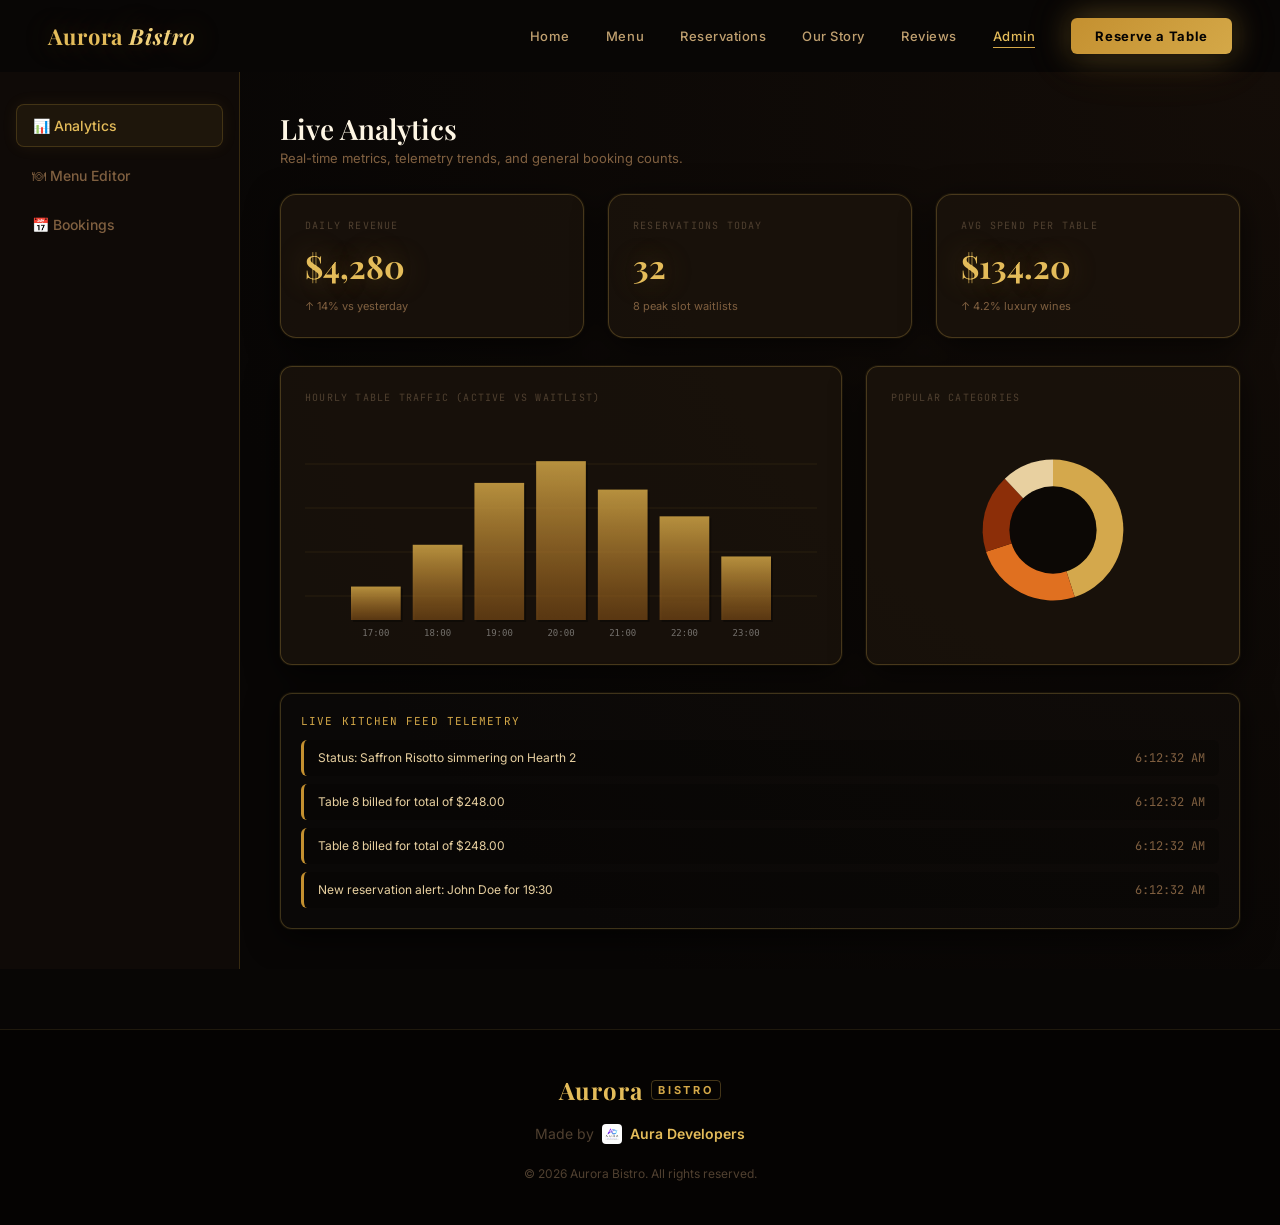
==== commit ead5b65c: "Keep AD Aura logo strictly near developer credit text and remove from web brand title" ====
--- a/admin.html
+++ b/admin.html
@@ -4,7 +4,7 @@
 <meta charset="UTF-8"/>
 <meta name="viewport" content="width=device-width,initial-scale=1.0"/>
 <title>Staff Dashboard — Aurora Bistro</title>
-<link rel="stylesheet" href="css/aurora.css?v=2026.15"/>
+<link rel="stylesheet" href="css/aurora.css?v=2026.20"/>
 <style>
 /* Dashboard Layout */
 body {
@@ -270,7 +270,7 @@
 <body>
 
 <nav id="aurora-nav" class="scrolled">
-  <a href="index.html" class="nav-logo"><img src="images/aura_logo.jpg?v=2026.15" style="height:26px;width:auto;border-radius:4px;object-fit:contain;"/>Aurora <span>Bistro</span></a>
+  <a href="index.html" class="nav-logo">Aurora <span>Bistro</span></a>
   <div class="nav-links">
     <a href="index.html"        class="nav-link">Home</a>
     <a href="menu.html"         class="nav-link">Menu</a>
@@ -389,10 +389,10 @@
 
 <!-- BOTTOM CREDIT FOOTER -->
 <footer class="aura-universal-footer">
-  <a href="index.html" class="logo-brand" style="font-size:24px;display:inline-flex;align-items:center;gap:8px;"><img src="images/aura_logo.jpg?v=2026.15" style="height:26px;width:auto;border-radius:4px;object-fit:contain;"/>Aurora <span>Bistro</span></a>
+  <a href="index.html" class="logo-brand" style="font-size:24px;">Aurora <span>Bistro</span></a>
   <div class="aura-footer-credit">
     <span class="credit-sub">Made by</span>
-    <img src="images/aura_logo.jpg?v=2026.15" alt="AD Aura Logo" class="credit-logo"/>
+    <img src="images/aura_logo.jpg?v=2026.20" alt="AD Aura Logo" class="credit-logo"/>
     <span class="credit-title">Aura Developers</span>
   </div>
   <div class="copyright-line">© 2026 Aurora Bistro. All rights reserved.</div>
--- a/css/aurora.css
+++ b/css/aurora.css
@@ -109,7 +109,6 @@
   color:var(--gold-300);letter-spacing:0.04em;margin-right:auto;
   text-shadow:var(--glow-gold);cursor:pointer;
   transition:color 0.3s;
-  display:inline-flex;align-items:center;gap:8px;text-decoration:none;
 }
 .nav-logo span{font-style:italic;color:var(--gold-200);}
 .nav-links{display:flex;gap:4px;align-items:center;}
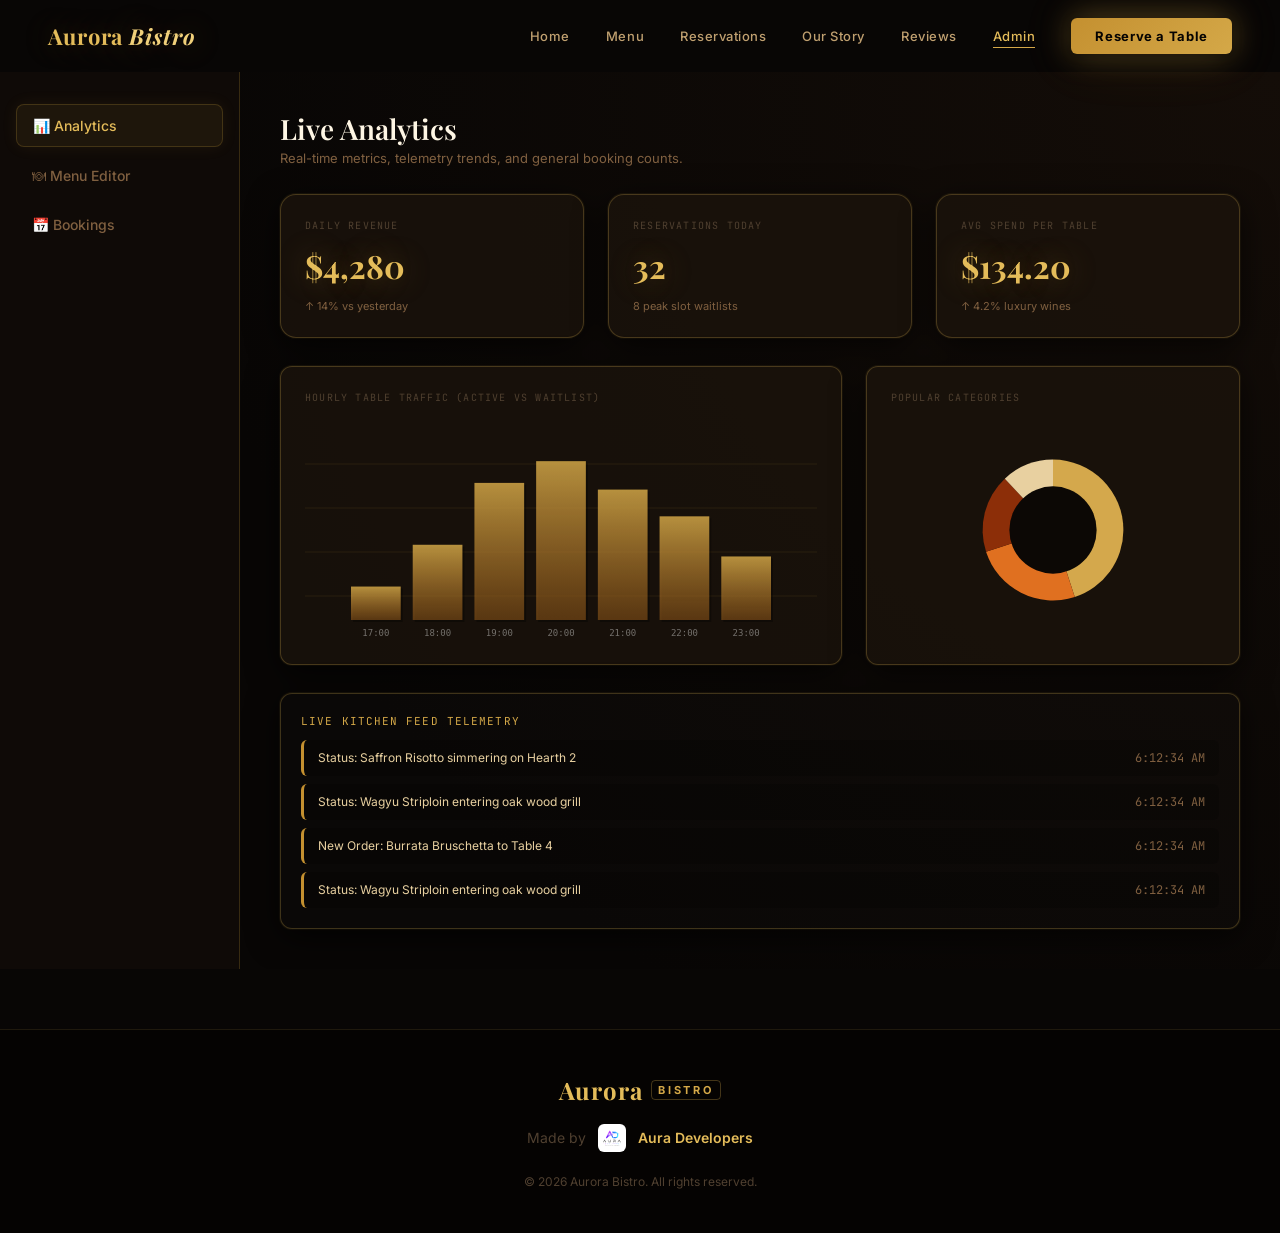
==== commit a9b1cb79: "Optimize developer logo sharpness with 28px height, crisp-edges, and contrast filters to fix blur" ====
--- a/admin.html
+++ b/admin.html
@@ -4,7 +4,7 @@
 <meta charset="UTF-8"/>
 <meta name="viewport" content="width=device-width,initial-scale=1.0"/>
 <title>Staff Dashboard — Aurora Bistro</title>
-<link rel="stylesheet" href="css/aurora.css?v=2026.20"/>
+<link rel="stylesheet" href="css/aurora.css?v=2026.25"/>
 <style>
 /* Dashboard Layout */
 body {
@@ -392,7 +392,7 @@
   <a href="index.html" class="logo-brand" style="font-size:24px;">Aurora <span>Bistro</span></a>
   <div class="aura-footer-credit">
     <span class="credit-sub">Made by</span>
-    <img src="images/aura_logo.jpg?v=2026.20" alt="AD Aura Logo" class="credit-logo"/>
+    <img src="images/aura_logo.jpg?v=2026.25" alt="AD Aura Logo" class="credit-logo"/>
     <span class="credit-title">Aura Developers</span>
   </div>
   <div class="copyright-line">© 2026 Aurora Bistro. All rights reserved.</div>
--- a/css/aurora.css
+++ b/css/aurora.css
@@ -408,12 +408,16 @@
   color: var(--text-warm);
 }
 .aura-footer-credit .credit-logo {
-  height: 20px !important;
+  height: 28px !important;
   width: auto !important;
-  border-radius: 4px !important;
+  border-radius: 6px !important;
   object-fit: contain !important;
   display: inline-block !important;
   vertical-align: middle !important;
+  image-rendering: -webkit-optimize-contrast !important;
+  image-rendering: crisp-edges !important;
+  filter: contrast(1.12) brightness(1.03) !important;
+  margin: 0 4px !important;
 }
 .aura-footer-credit .credit-info {
   display: inline-flex;
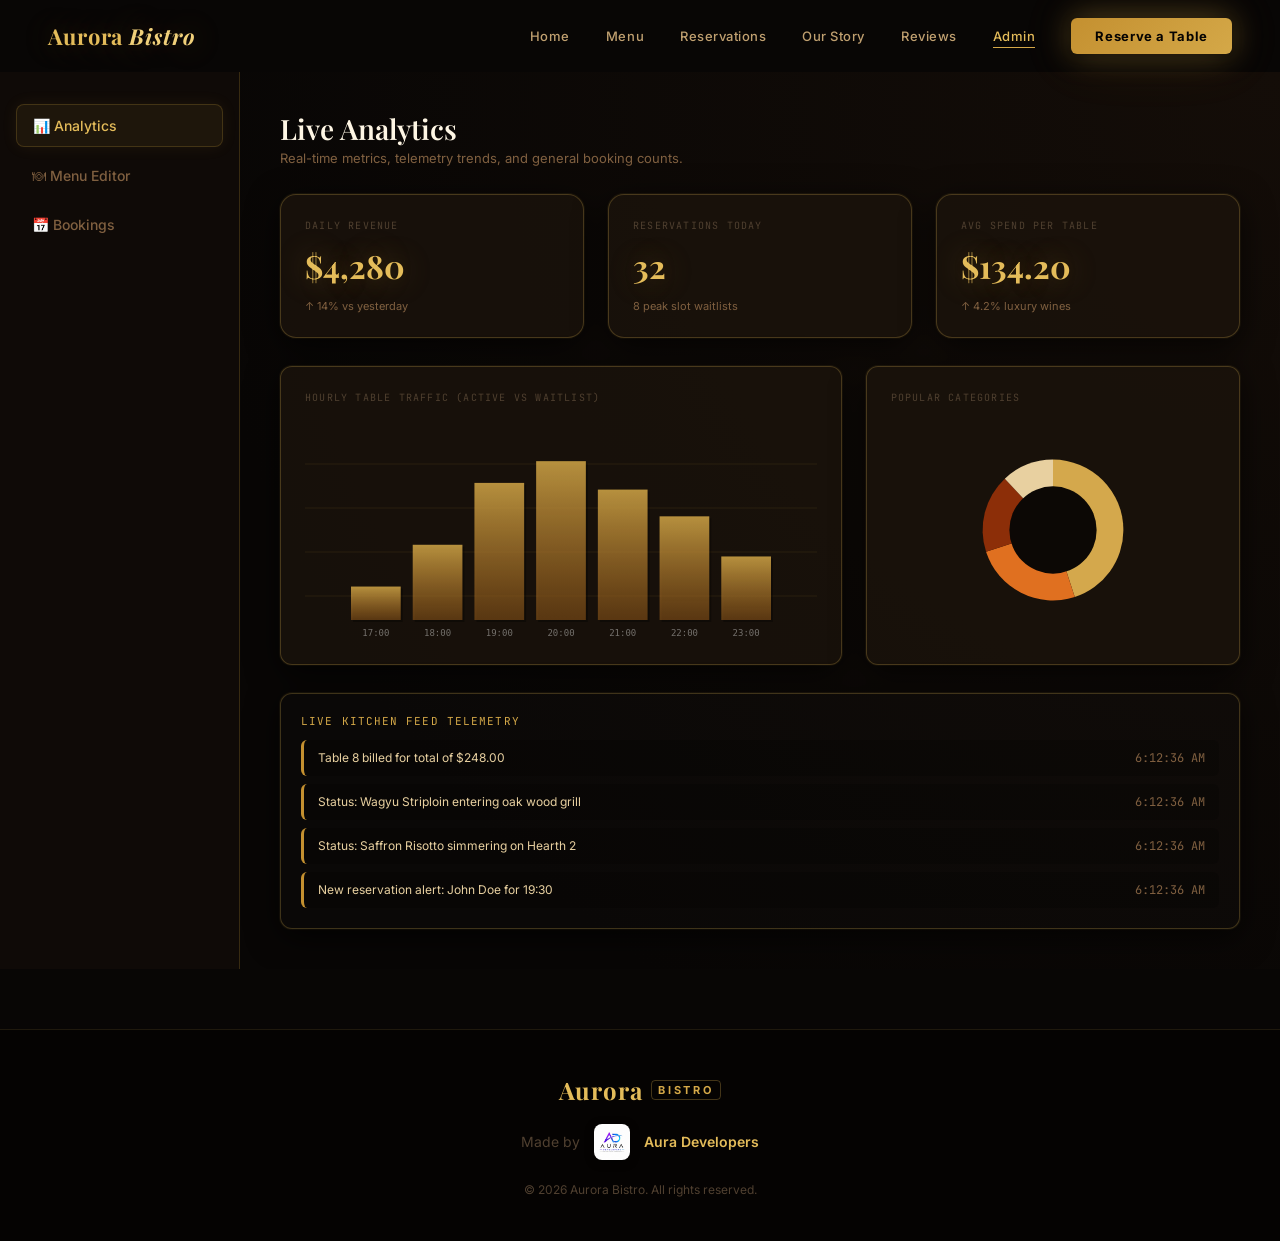
==== commit 8f79e890: "Sharpen aura_logo.jpg with UnsharpMask and set display height to 36px with smooth auto rendering" ====
--- a/admin.html
+++ b/admin.html
@@ -4,7 +4,7 @@
 <meta charset="UTF-8"/>
 <meta name="viewport" content="width=device-width,initial-scale=1.0"/>
 <title>Staff Dashboard — Aurora Bistro</title>
-<link rel="stylesheet" href="css/aurora.css?v=2026.25"/>
+<link rel="stylesheet" href="css/aurora.css?v=2026.30"/>
 <style>
 /* Dashboard Layout */
 body {
@@ -392,7 +392,7 @@
   <a href="index.html" class="logo-brand" style="font-size:24px;">Aurora <span>Bistro</span></a>
   <div class="aura-footer-credit">
     <span class="credit-sub">Made by</span>
-    <img src="images/aura_logo.jpg?v=2026.25" alt="AD Aura Logo" class="credit-logo"/>
+    <img src="images/aura_logo.jpg?v=2026.30" alt="AD Aura Logo" class="credit-logo"/>
     <span class="credit-title">Aura Developers</span>
   </div>
   <div class="copyright-line">© 2026 Aurora Bistro. All rights reserved.</div>
--- a/css/aurora.css
+++ b/css/aurora.css
@@ -408,16 +408,15 @@
   color: var(--text-warm);
 }
 .aura-footer-credit .credit-logo {
-  height: 28px !important;
+  height: 36px !important;
   width: auto !important;
-  border-radius: 6px !important;
+  border-radius: 8px !important;
   object-fit: contain !important;
   display: inline-block !important;
   vertical-align: middle !important;
-  image-rendering: -webkit-optimize-contrast !important;
-  image-rendering: crisp-edges !important;
-  filter: contrast(1.12) brightness(1.03) !important;
-  margin: 0 4px !important;
+  image-rendering: auto !important;
+  margin: 0 6px !important;
+  box-shadow: 0 2px 10px rgba(0, 0, 0, 0.45) !important;
 }
 .aura-footer-credit .credit-info {
   display: inline-flex;
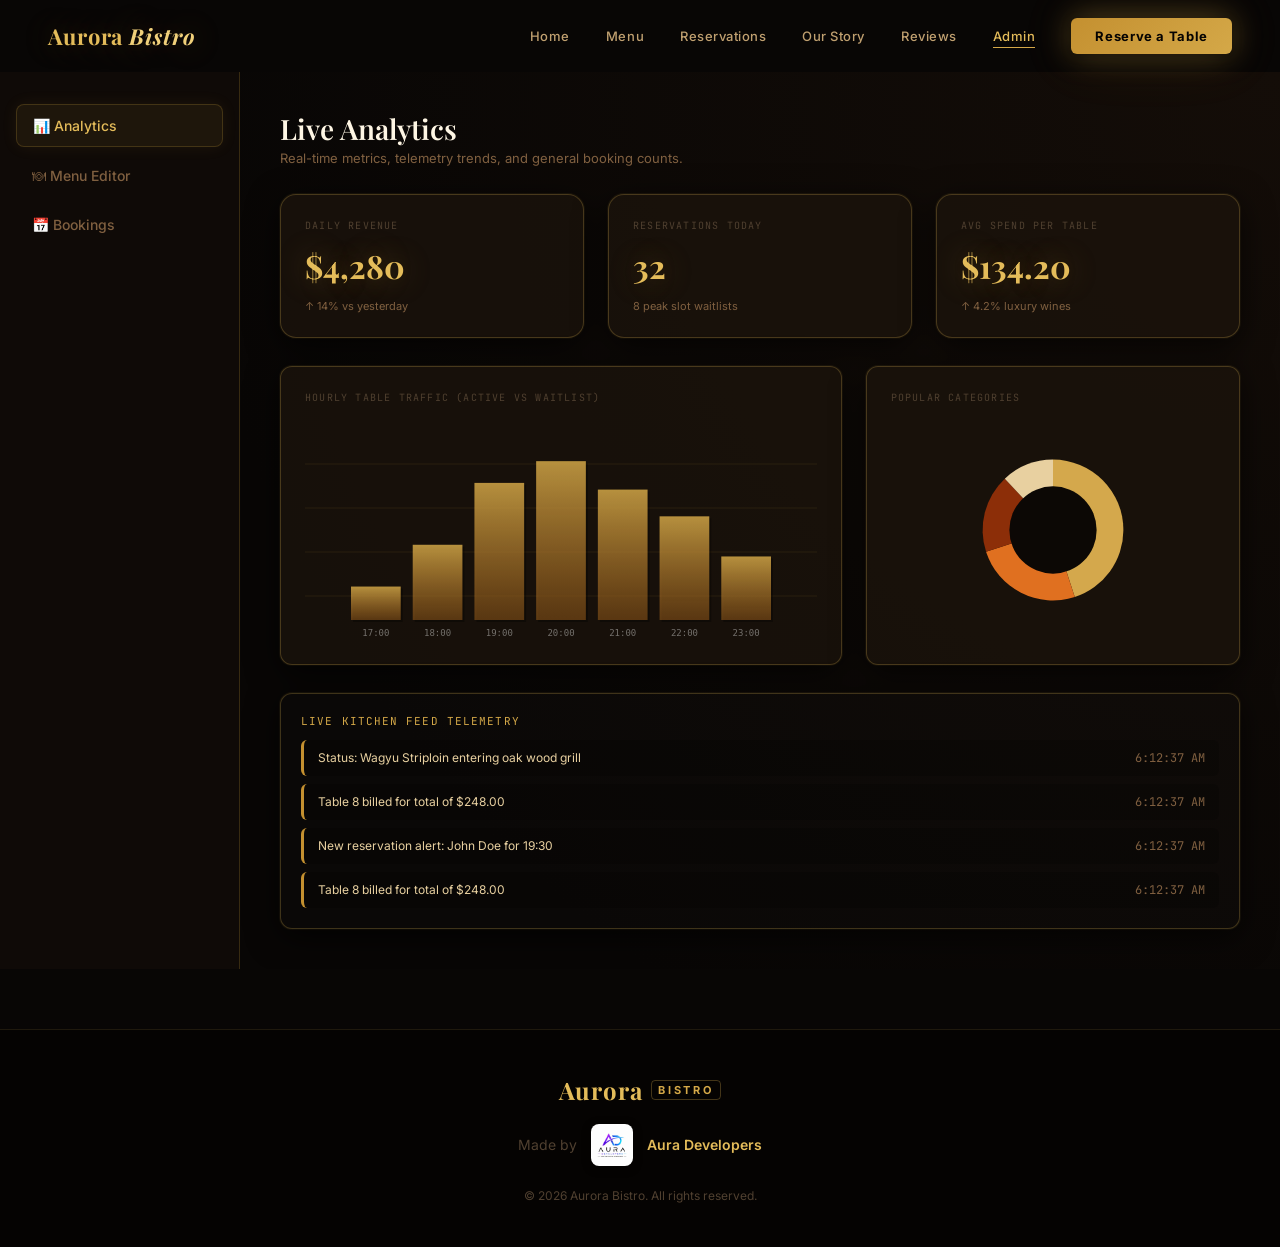
==== commit c9f16667: "Replace aura_logo.jpg with new attached image and optimize display height to 42px" ====
--- a/admin.html
+++ b/admin.html
@@ -4,7 +4,7 @@
 <meta charset="UTF-8"/>
 <meta name="viewport" content="width=device-width,initial-scale=1.0"/>
 <title>Staff Dashboard — Aurora Bistro</title>
-<link rel="stylesheet" href="css/aurora.css?v=2026.30"/>
+<link rel="stylesheet" href="css/aurora.css?v=2026.35"/>
 <style>
 /* Dashboard Layout */
 body {
@@ -392,7 +392,7 @@
   <a href="index.html" class="logo-brand" style="font-size:24px;">Aurora <span>Bistro</span></a>
   <div class="aura-footer-credit">
     <span class="credit-sub">Made by</span>
-    <img src="images/aura_logo.jpg?v=2026.30" alt="AD Aura Logo" class="credit-logo"/>
+    <img src="images/aura_logo.jpg?v=2026.35" alt="AD Aura Logo" class="credit-logo"/>
     <span class="credit-title">Aura Developers</span>
   </div>
   <div class="copyright-line">© 2026 Aurora Bistro. All rights reserved.</div>
--- a/css/aurora.css
+++ b/css/aurora.css
@@ -408,7 +408,7 @@
   color: var(--text-warm);
 }
 .aura-footer-credit .credit-logo {
-  height: 36px !important;
+  height: 42px !important;
   width: auto !important;
   border-radius: 8px !important;
   object-fit: contain !important;
